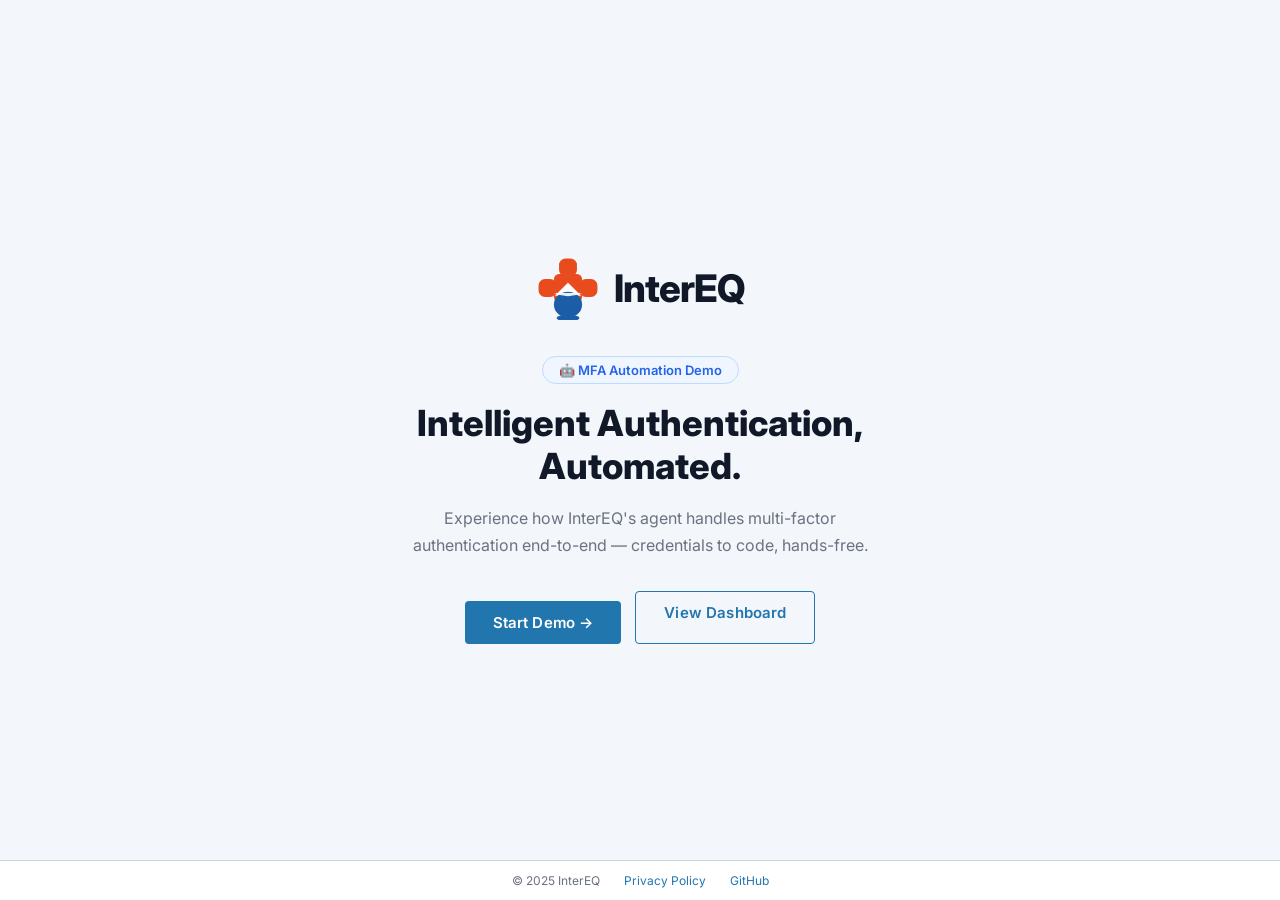
==== docs/index.html @ 336478db "feat: initial InterEQ project — login, MFA, dashboard, Flask skeleton" ====
<!DOCTYPE html>
<html lang="en">
<head>
  <meta charset="UTF-8"/>
  <meta name="viewport" content="width=device-width, initial-scale=1.0"/>
  <title>InterEQ – MFA Automation Platform</title>
  <meta name="description" content="InterEQ — Intelligent MFA automation for seamless, secure authentication."/>
  <link rel="stylesheet" href="css/styles.css"/>
  <style>
    body { background: #F3F6FB; }
    .hero {
      min-height: 100vh;
      display: flex;
      flex-direction: column;
      align-items: center;
      justify-content: center;
      text-align: center;
      padding: 48px 24px;
    }
    .hero-logo { display: flex; align-items: center; gap: 14px; margin-bottom: 36px; }
    .hero-logo .logo-icon { width: 64px; height: 64px; }
    .hero-logo .logo-text { font-size: 38px; font-weight: 800; letter-spacing: -1px; }
    .hero-tag {
      display: inline-block;
      background: #EFF6FF; border: 1px solid #BFDBFE;
      color: #2563EB; border-radius: 20px;
      padding: 5px 16px; font-size: 13px; font-weight: 600;
      margin-bottom: 18px;
    }
    .hero-title { font-size: 36px; font-weight: 800; line-height: 1.2; margin-bottom: 16px; color: var(--text-dark); }
    .hero-sub   { font-size: 16px; color: var(--text-muted); max-width: 480px; margin: 0 auto 32px; line-height: 1.7; }
    .hero-cta   { display: flex; gap: 14px; justify-content: center; flex-wrap: wrap; }
    .footer-index {
      position: fixed; bottom: 0; left: 0; right: 0;
      background: #fff; border-top: 1px solid var(--border);
      padding: 12px 32px;
      display: flex; justify-content: center;
      font-size: 12px; color: var(--text-muted); gap: 24px;
    }
  </style>
</head>
<body>
  <div class="hero">
    <div class="hero-logo">
      <svg class="logo-icon" viewBox="0 0 100 100" xmlns="http://www.w3.org/2000/svg"></svg>
      <div class="logo-text">InterEQ</div>
    </div>
    <span class="hero-tag">🤖 MFA Automation Demo</span>
    <h1 class="hero-title">Intelligent Authentication,<br/>Automated.</h1>
    <p class="hero-sub">
      Experience how InterEQ's agent handles multi-factor authentication end-to-end —
      credentials to code, hands-free.
    </p>
    <div class="hero-cta">
      <a href="login.html" class="btn-primary" style="text-decoration:none; padding:12px 28px; font-size:15px;">
        Start Demo →
      </a>
      <a href="dashboard.html" class="btn-secondary" style="text-decoration:none; padding:11px 28px; font-size:15px;">
        View Dashboard
      </a>
    </div>
  </div>
  <footer class="footer-index">
    <span>© 2025 InterEQ</span>
    <a href="#">Privacy Policy</a>
    <a href="https://github.com/GokulRaj-V12/InterEQ" target="_blank">GitHub</a>
  </footer>
<script src="js/main.js"></script>
</body>
</html>
---- docs/css/styles.css ----
/* ============================================
   InterEQ — Global Design System
   ============================================ */

@import url('https://fonts.googleapis.com/css2?family=Inter:wght@300;400;500;600;700;800&display=swap');

*, *::before, *::after {
  box-sizing: border-box;
  margin: 0;
  padding: 0;
}

:root {
  --blue-primary:  #2176AE;
  --blue-dark:     #1a5f96;
  --blue-mid:      #3A8FCC;
  --blue-light:    #5BAFD6;
  --orange:        #E84C1E;
  --blue-accent:   #1B5EA7;
  --text-dark:     #111827;
  --text-mid:      #374151;
  --text-muted:    #6B7280;
  --border:        #D1D5DB;
  --white:         #FFFFFF;
  --bg-subtle:     #F9FAFB;
}

html, body {
  height: 100%;
  font-family: 'Inter', sans-serif;
  color: var(--text-dark);
}

a {
  text-decoration: none;
  color: var(--blue-primary);
  transition: color 0.2s;
}

a:hover {
  color: var(--blue-dark);
}

/* ── SPLIT LAYOUT ────────────────────────── */
.split-layout {
  display: flex;
  min-height: 100vh;
}

/* ── LEFT DECORATIVE PANEL ───────────────── */
.left-panel {
  flex: 1;
  position: relative;
  overflow: hidden;
  background: linear-gradient(135deg, #1a6fad 0%, #2b8fd4 40%, #4ab0e8 80%, #5ec2f5 100%);
}

.arc-shapes { position: absolute; inset: 0; overflow: hidden; }

.arc {
  position: absolute;
  border-radius: 50%;
  border: 1px solid rgba(255,255,255,0.12);
}
.arc-1 { width:600px; height:600px; top:-150px; left:-100px; animation: rotateArc 20s linear infinite; }
.arc-2 { width:500px; height:500px; bottom:-100px; right:-150px; animation: rotateArc 25s linear infinite reverse; }
.arc-3 { width:350px; height:350px; top:40%; left:30%; border-color:rgba(255,255,255,0.07); animation: rotateArc 15s linear infinite; }

@keyframes rotateArc {
  from { transform: rotate(0deg); }
  to   { transform: rotate(360deg); }
}

.lines-overlay { position: absolute; inset: 0; overflow: hidden; }

.line {
  position: absolute;
  background: linear-gradient(to right, transparent, rgba(255,255,255,0.18), transparent);
  height: 1px;
  width: 200%;
  animation: sweepLine 10s ease-in-out infinite;
}
.line:nth-child(1) { top:20%; transform:rotate(-22deg); animation-delay:0s; }
.line:nth-child(2) { top:38%; transform:rotate(-12deg); animation-delay:1s;  width:180%; }
.line:nth-child(3) { top:55%; transform:rotate(-30deg); animation-delay:2s; }
.line:nth-child(4) { top:70%; transform:rotate(-8deg);  animation-delay:1.5s; width:160%; }
.line:nth-child(5) { top:15%; transform:rotate(15deg);  animation-delay:3s; }
.line:nth-child(6) { top:80%; transform:rotate(-40deg); animation-delay:0.5s; width:220%; }

@keyframes sweepLine {
  0%, 100% { opacity: 0.4; }
  50%       { opacity: 0.8; }
}

.orb-container { position:absolute; bottom:-60px; left:-60px; width:340px; height:340px; }
.orb { border-radius:50%; border:1.5px solid rgba(255,255,255,0.15); position:absolute; animation:pulseOrb 6s ease-in-out infinite; }
.orb-1 { width:340px; height:340px; top:0;    left:0;    animation-delay:0s; }
.orb-2 { width:260px; height:260px; top:40px; left:40px; animation-delay:0.6s; }
.orb-3 { width:190px; height:190px; top:75px; left:75px; animation-delay:1.2s; }
.orb-4 { width:120px; height:120px; top:110px;left:110px;background:rgba(255,255,255,0.04); animation-delay:1.8s; }
.orb-5 { width:60px;  height:60px;  top:140px;left:140px;background:rgba(0,200,230,0.15);  animation-delay:2.4s; }

@keyframes pulseOrb {
  0%, 100% { opacity:0.6; transform:scale(1); }
  50%       { opacity:1;   transform:scale(1.02); }
}

.left-brand {
  position: absolute;
  bottom: 40px; left: 48px;
  color: rgba(255,255,255,0.45);
  font-size: 13px;
}

/* ── RIGHT PANEL ─────────────────────────── */
.right-panel {
  width: 400px;
  min-width: 340px;
  background: var(--white);
  display: flex;
  flex-direction: column;
  padding: 48px 44px 32px;
  position: relative;
  z-index: 10;
}

/* ── LOGO ────────────────────────────────── */
.logo-wrap {
  display: flex;
  align-items: center;
  gap: 12px;
  margin-bottom: 52px;
}
.logo-icon  { width:46px; height:46px; flex-shrink:0; }
.logo-text  { font-size:26px; font-weight:800; color:var(--text-dark); letter-spacing:-0.5px; }

/* ── FORM ────────────────────────────────── */
.form-section-label {
  font-size: 13.5px;
  font-weight: 500;
  color: var(--text-muted);
  margin-bottom: 18px;
  letter-spacing: 0.01em;
}

.form-group { margin-bottom: 12px; }

.form-input {
  width: 100%;
  padding: 10px 14px;
  border: 1.5px solid var(--border);
  border-radius: 4px;
  font-size: 13.5px;
  font-family: 'Inter', sans-serif;
  color: var(--text-dark);
  background: #fff;
  outline: none;
  transition: border-color 0.2s ease, box-shadow 0.2s ease;
}
.form-input::placeholder { color: #9CA3AF; }
.form-input:focus {
  border-color: var(--blue-primary);
  box-shadow: 0 0 0 3px rgba(33,118,174,0.12);
}
.form-input.error { border-color: #DC2626; }

.password-wrapper { position: relative; }
.password-toggle {
  position: absolute; right:12px; top:50%; transform:translateY(-50%);
  background:none; border:none; cursor:pointer;
  color:#9CA3AF; padding:4px; display:flex; align-items:center;
  transition: color 0.2s;
}
.password-toggle:hover { color: var(--blue-primary); }

.error-msg {
  display: none;
  color: #DC2626;
  font-size: 12px;
  margin-top: 6px;
  font-weight: 500;
}

/* ── BUTTON ──────────────────────────────── */
.btn-primary {
  display: inline-block;
  margin-top: 10px;
  padding: 10px 22px;
  background: var(--blue-primary);
  color: #fff;
  font-size: 13.5px;
  font-weight: 600;
  font-family: 'Inter', sans-serif;
  border: none;
  border-radius: 4px;
  cursor: pointer;
  letter-spacing: 0.01em;
  transition: background 0.2s, transform 0.1s, box-shadow 0.2s;
}
.btn-primary:hover {
  background: var(--blue-dark);
  box-shadow: 0 4px 14px rgba(33,118,174,0.35);
}
.btn-primary:active  { transform: translateY(1px); }
.btn-primary.loading { pointer-events:none; opacity:0.7; }

.btn-secondary {
  display: inline-block;
  padding: 9px 20px;
  background: transparent;
  color: var(--blue-primary);
  font-size: 13.5px;
  font-weight: 600;
  font-family: 'Inter', sans-serif;
  border: 1.5px solid var(--blue-primary);
  border-radius: 4px;
  cursor: pointer;
  letter-spacing: 0.01em;
  transition: background 0.2s, color 0.2s;
}
.btn-secondary:hover { background: var(--blue-primary); color: #fff; }

/* ── ALERT BANNER ────────────────────────── */
.alert {
  padding: 10px 14px;
  border-radius: 4px;
  font-size: 13px;
  font-weight: 500;
  margin-bottom: 14px;
  display: none;
}
.alert.error   { background:#FEF2F2; color:#DC2626; border:1px solid #FECACA; display:block; }
.alert.success { background:#F0FDF4; color:#16A34A; border:1px solid #BBF7D0; display:block; }
.alert.info    { background:#EFF6FF; color:#2563EB; border:1px solid #BFDBFE; display:block; }

/* ── MFA CODE INPUTS ─────────────────────── */
.otp-group {
  display: flex;
  gap: 10px;
  margin-bottom: 16px;
}
.otp-input {
  width: 44px;
  height: 50px;
  text-align: center;
  font-size: 20px;
  font-weight: 700;
  border: 1.5px solid var(--border);
  border-radius: 6px;
  outline: none;
  transition: border-color 0.2s, box-shadow 0.2s;
  font-family: 'Inter', sans-serif;
}
.otp-input:focus {
  border-color: var(--blue-primary);
  box-shadow: 0 0 0 3px rgba(33,118,174,0.12);
}

/* ── FORGOT + LINKS ──────────────────────── */
.forgot-link {
  display: inline-block;
  margin-top: 18px;
  font-size: 13px;
  color: var(--blue-primary);
  font-weight: 500;
}
.forgot-link:hover { text-decoration: underline; }

/* ── SPACER & FOOTER ─────────────────────── */
.spacer { flex: 1; }

.page-footer {
  font-size: 11.5px;
  color: #9CA3AF;
  display: flex;
  gap: 16px;
  align-items: center;
  flex-wrap: wrap;
}
.page-footer a { color: #9CA3AF; }
.page-footer a:hover { color: var(--blue-primary); }

/* ── RESPONSIVE ──────────────────────────── */
@media (max-width: 640px) {
  .split-layout { flex-direction: column; }
  .left-panel   { min-height: 200px; flex: none; }
  .right-panel  { width: 100%; padding: 36px 28px 28px; }
}
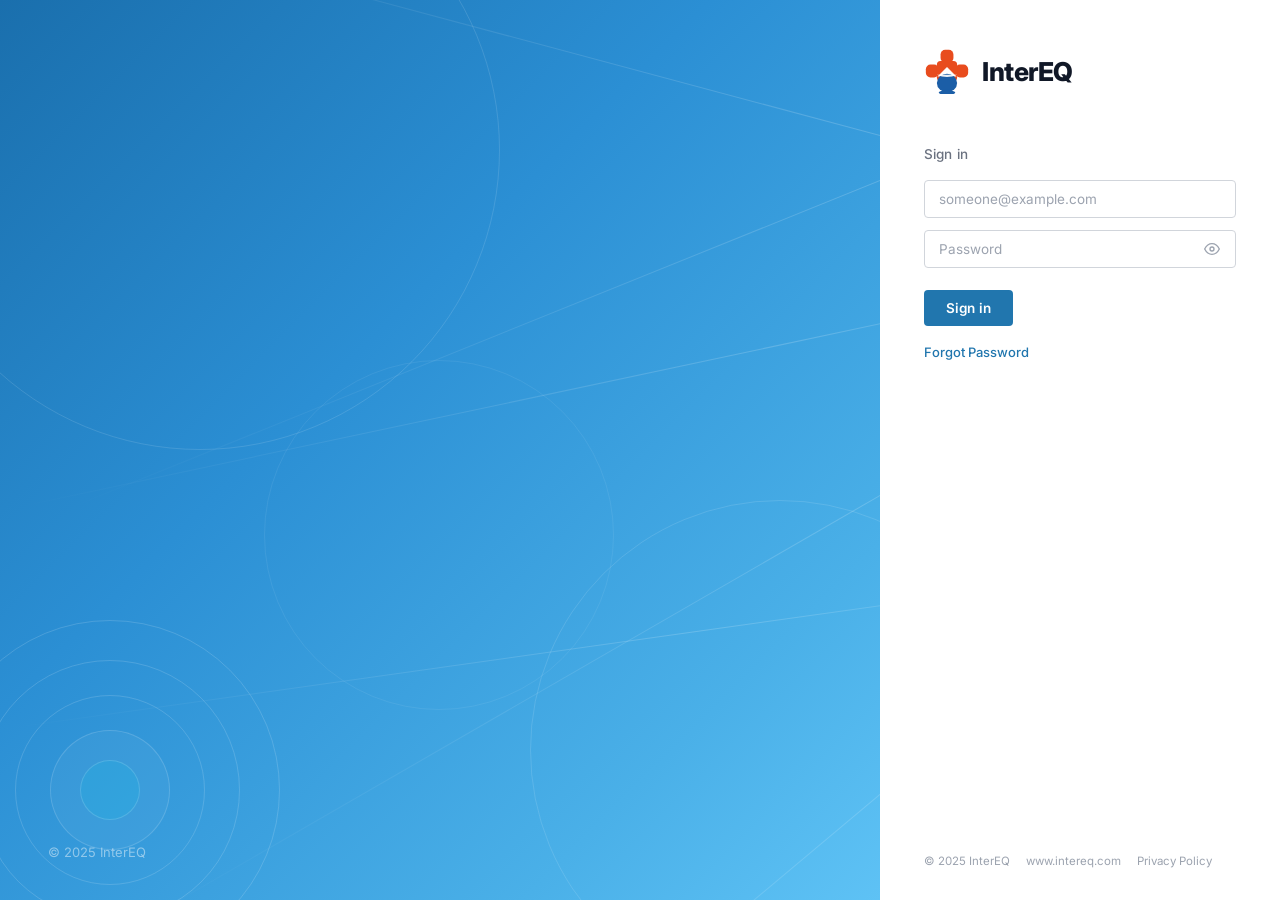
==== commit 531d0792: "refactor: login page is now landing page; index + dashboard moved to _hidden" ====
--- a/docs/index.html
+++ b/docs/index.html
@@ -3,68 +3,126 @@
 <head>
   <meta charset="UTF-8"/>
   <meta name="viewport" content="width=device-width, initial-scale=1.0"/>
-  <title>InterEQ – MFA Automation Platform</title>
-  <meta name="description" content="InterEQ — Intelligent MFA automation for seamless, secure authentication."/>
+  <title>InterEQ – Sign In</title>
+  <meta name="description" content="Sign in to your InterEQ account to access your dashboard."/>
   <link rel="stylesheet" href="css/styles.css"/>
-  <style>
-    body { background: #F3F6FB; }
-    .hero {
-      min-height: 100vh;
-      display: flex;
-      flex-direction: column;
-      align-items: center;
-      justify-content: center;
-      text-align: center;
-      padding: 48px 24px;
-    }
-    .hero-logo { display: flex; align-items: center; gap: 14px; margin-bottom: 36px; }
-    .hero-logo .logo-icon { width: 64px; height: 64px; }
-    .hero-logo .logo-text { font-size: 38px; font-weight: 800; letter-spacing: -1px; }
-    .hero-tag {
-      display: inline-block;
-      background: #EFF6FF; border: 1px solid #BFDBFE;
-      color: #2563EB; border-radius: 20px;
-      padding: 5px 16px; font-size: 13px; font-weight: 600;
-      margin-bottom: 18px;
-    }
-    .hero-title { font-size: 36px; font-weight: 800; line-height: 1.2; margin-bottom: 16px; color: var(--text-dark); }
-    .hero-sub   { font-size: 16px; color: var(--text-muted); max-width: 480px; margin: 0 auto 32px; line-height: 1.7; }
-    .hero-cta   { display: flex; gap: 14px; justify-content: center; flex-wrap: wrap; }
-    .footer-index {
-      position: fixed; bottom: 0; left: 0; right: 0;
-      background: #fff; border-top: 1px solid var(--border);
-      padding: 12px 32px;
-      display: flex; justify-content: center;
-      font-size: 12px; color: var(--text-muted); gap: 24px;
-    }
-  </style>
 </head>
 <body>
-  <div class="hero">
-    <div class="hero-logo">
+<div class="split-layout">
+
+  <!-- LEFT DECORATIVE PANEL -->
+  <div class="left-panel" role="presentation" aria-hidden="true">
+    <div class="arc-shapes">
+      <div class="arc arc-1"></div>
+      <div class="arc arc-2"></div>
+      <div class="arc arc-3"></div>
+    </div>
+    <div class="lines-overlay">
+      <div class="line"></div><div class="line"></div><div class="line"></div>
+      <div class="line"></div><div class="line"></div><div class="line"></div>
+    </div>
+    <div class="orb-container" aria-hidden="true">
+      <div class="orb orb-1"></div><div class="orb orb-2"></div>
+      <div class="orb orb-3"></div><div class="orb orb-4"></div><div class="orb orb-5"></div>
+    </div>
+    <div class="left-brand">© 2025 InterEQ</div>
+  </div>
+
+  <!-- RIGHT LOGIN PANEL -->
+  <div class="right-panel">
+    <div class="logo-wrap">
       <svg class="logo-icon" viewBox="0 0 100 100" xmlns="http://www.w3.org/2000/svg"></svg>
       <div class="logo-text">InterEQ</div>
     </div>
-    <span class="hero-tag">🤖 MFA Automation Demo</span>
-    <h1 class="hero-title">Intelligent Authentication,<br/>Automated.</h1>
-    <p class="hero-sub">
-      Experience how InterEQ's agent handles multi-factor authentication end-to-end —
-      credentials to code, hands-free.
-    </p>
-    <div class="hero-cta">
-      <a href="login.html" class="btn-primary" style="text-decoration:none; padding:12px 28px; font-size:15px;">
-        Start Demo →
-      </a>
-      <a href="dashboard.html" class="btn-secondary" style="text-decoration:none; padding:11px 28px; font-size:15px;">
-        View Dashboard
-      </a>
-    </div>
+
+    <p class="form-section-label">Sign in</p>
+
+    <div class="alert" id="alertBanner" role="alert"></div>
+
+    <form id="loginForm" novalidate>
+      <div class="form-group">
+        <input id="emailInput" class="form-input" type="email" name="email"
+               placeholder="someone@example.com" autocomplete="email" aria-label="Email address"/>
+        <div class="error-msg" id="emailError">Please enter a valid email address.</div>
+      </div>
+
+      <div class="form-group password-wrapper">
+        <input id="passwordInput" class="form-input" type="password" name="password"
+               placeholder="Password" autocomplete="current-password" aria-label="Password"/>
+        <button type="button" class="password-toggle" id="togglePassword" aria-label="Toggle password visibility">
+          <svg width="16" height="16" viewBox="0 0 24 24" fill="none" stroke="currentColor"
+               stroke-width="2" stroke-linecap="round" stroke-linejoin="round">
+            <path d="M1 12s4-8 11-8 11 8 11 8-4 8-11 8-11-8-11-8z"/>
+            <circle cx="12" cy="12" r="3"/>
+          </svg>
+        </button>
+        <div class="error-msg" id="passwordError">Password cannot be empty.</div>
+      </div>
+
+      <div>
+        <button type="submit" class="btn-primary" id="signinBtn">Sign in</button>
+      </div>
+
+      <a href="#" class="forgot-link" id="forgotLink">Forgot Password</a>
+    </form>
+
+    <div class="spacer"></div>
+
+    <footer class="page-footer">
+      <span>© 2025 InterEQ</span>
+      <a href="#">www.intereq.com</a>
+      <a href="#">Privacy Policy</a>
+    </footer>
   </div>
-  <footer class="footer-index">
-    <span>© 2025 InterEQ</span>
-    <a href="#">Privacy Policy</a>
-    <a href="https://github.com/GokulRaj-V12/InterEQ" target="_blank">GitHub</a>
-  </footer>
+</div>
+
 <script src="js/main.js"></script>
+<script>
+  const form        = document.getElementById('loginForm');
+  const emailInput  = document.getElementById('emailInput');
+  const passInput   = document.getElementById('passwordInput');
+  const emailError  = document.getElementById('emailError');
+  const passError   = document.getElementById('passwordError');
+  const signinBtn   = document.getElementById('signinBtn');
+  const alertBanner = document.getElementById('alertBanner');
+
+  emailInput.addEventListener('input', () => clearFieldError(emailInput, emailError));
+  passInput.addEventListener('input',  () => clearFieldError(passInput, passError));
+
+  form.addEventListener('submit', async (e) => {
+    e.preventDefault();
+    alertBanner.className = 'alert';
+
+    let valid = true;
+    if (!isValidEmail(emailInput.value)) {
+      showFieldError(emailInput, emailError, 'Please enter a valid email address.'); valid = false;
+    }
+    if (!passInput.value) {
+      showFieldError(passInput, passError, 'Password cannot be empty.'); valid = false;
+    }
+    if (!valid) return;
+
+    signinBtn.classList.add('loading');
+    signinBtn.textContent = 'Signing in…';
+
+    try {
+      // When backend is live: const data = await apiCall('/login', { email: emailInput.value, password: passInput.value });
+      // Demo: simulate success and redirect to MFA page
+      await new Promise(r => setTimeout(r, 1200));
+      window.location.href = 'mfa.html'; // next step: MFA page
+    } catch (err) {
+      alertBanner.textContent = 'Unable to connect. Please try again.';
+      alertBanner.className = 'alert error';
+      signinBtn.classList.remove('loading');
+      signinBtn.textContent = 'Sign in';
+    }
+  });
+
+  document.getElementById('forgotLink').addEventListener('click', (e) => {
+    e.preventDefault();
+    alertBanner.textContent = 'Password reset link sent to your email.';
+    alertBanner.className = 'alert info';
+  });
+</script>
 </body>
 </html>
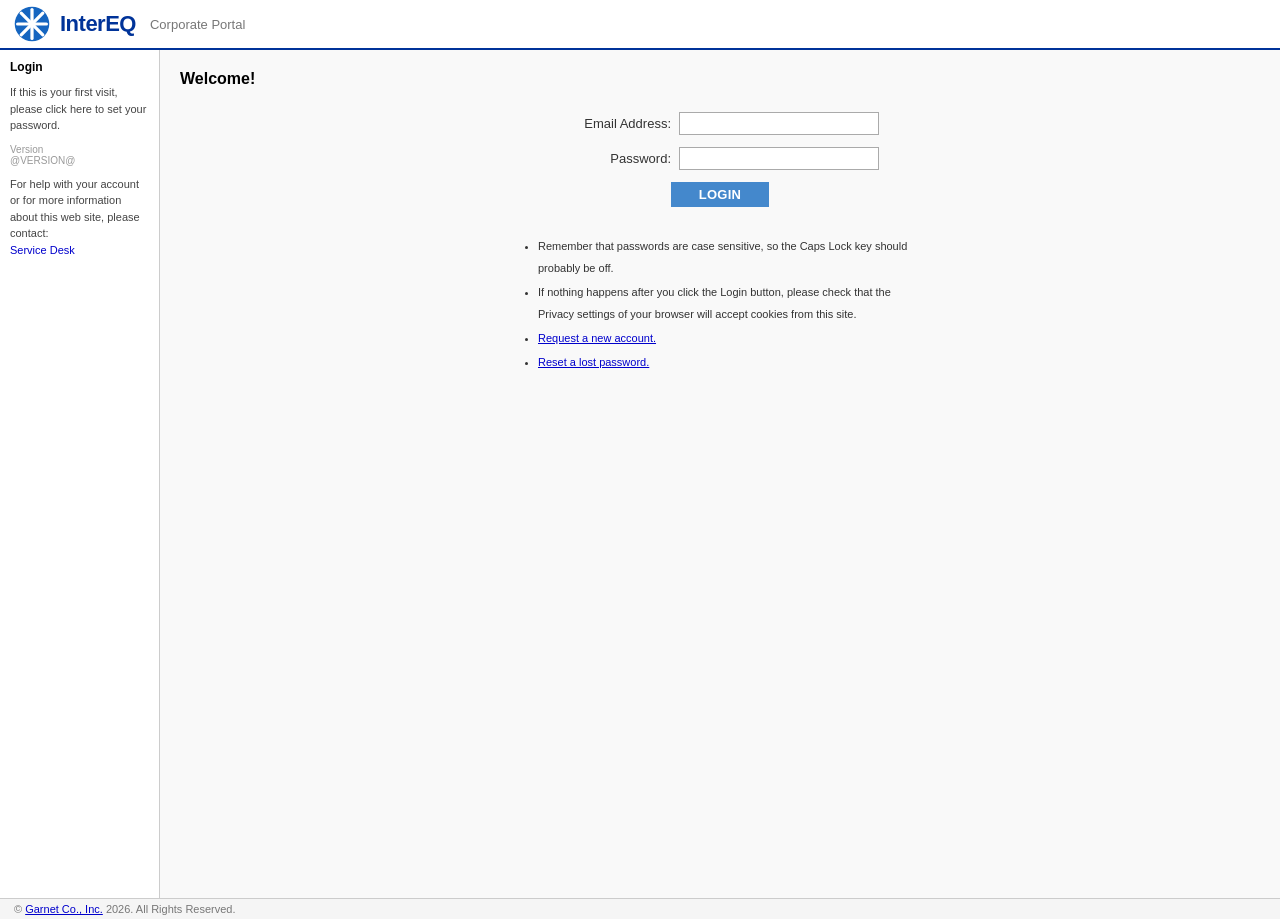
==== commit a93811eb: "Update GitHub Pages site with new portal UI and CSV logic" ====
--- a/docs/index.html
+++ b/docs/index.html
@@ -1,128 +1,321 @@
-<!DOCTYPE html>
+﻿<!DOCTYPE html>
 <html lang="en">
 <head>
-  <meta charset="UTF-8"/>
-  <meta name="viewport" content="width=device-width, initial-scale=1.0"/>
-  <title>InterEQ – Sign In</title>
-  <meta name="description" content="Sign in to your InterEQ account to access your dashboard."/>
-  <link rel="stylesheet" href="css/styles.css"/>
+  <meta charset="UTF-8" />
+  <meta name="viewport" content="width=device-width, initial-scale=1.0" />
+  <title>InterIQ – Corporate Portal Login</title>
+  <meta name="description" content="Sign in to the InterIQ Corporate Portal." />
+  <style>
+    *, *::before, *::after { box-sizing: border-box; margin: 0; padding: 0; }
+
+    body {
+      font-family: Arial, Helvetica, sans-serif;
+      background: #f0f0f0;
+      min-height: 100vh;
+    }
+
+    /* ── TOP HEADER BAR ──────────────────────────────────── */
+    #login-header {
+      background: #ffffff;
+      border-bottom: 2px solid #003399;
+      padding: 6px 14px;
+      display: flex;
+      align-items: center;
+      gap: 10px;
+    }
+
+    #login-header svg { width: 36px; height: 36px; }
+
+    #login-brand-name {
+      font-size: 22px;
+      font-weight: 700;
+      color: #003399;
+      letter-spacing: -0.5px;
+    }
+
+    #login-brand-sub {
+      font-size: 13px;
+      color: #777;
+      margin-left: 4px;
+    }
+
+    /* ── LEFT SIDEBAR ─────────────────────────────────────── */
+    #login-body {
+      display: flex;
+      min-height: calc(100vh - 52px);
+    }
+
+    #login-sidebar {
+      width: 160px;
+      min-width: 140px;
+      background: #ffffff;
+      border-right: 1px solid #ccc;
+      padding: 10px 10px;
+      font-size: 11px;
+      color: #333;
+    }
+
+    #login-sidebar a { color: #0000cc; text-decoration: none; font-size: 11px; }
+    #login-sidebar a:hover { text-decoration: underline; color: #ff6600; }
+
+    .sidebar-nav-item { font-weight: bold; color: #000; margin-bottom: 10px; font-size: 12px; }
+
+    .sidebar-info {
+      margin-bottom: 10px;
+      line-height: 1.5;
+      font-size: 11px;
+      color: #444;
+    }
+
+    .sidebar-version { font-size: 10px; color: #999; margin-bottom: 10px; }
+
+    /* ── MAIN LOGIN AREA ──────────────────────────────────── */
+    #login-main {
+      flex: 1;
+      padding: 20px;
+      background: #f9f9f9;
+    }
+
+    #login-welcome {
+      font-size: 16px;
+      font-weight: bold;
+      color: #000;
+      margin-bottom: 24px;
+    }
+
+    #login-form-wrap {
+      display: flex;
+      flex-direction: column;
+      align-items: center;
+      max-width: 420px;
+      margin: 0 auto;
+    }
+
+    .login-form-row {
+      display: flex;
+      align-items: center;
+      margin-bottom: 12px;
+      width: 100%;
+      justify-content: flex-end;
+    }
+
+    .login-form-row label {
+      font-size: 13px;
+      color: #333;
+      margin-right: 8px;
+      white-space: nowrap;
+      min-width: 110px;
+      text-align: right;
+    }
+
+    .login-form-row input {
+      width: 200px;
+      padding: 3px 5px;
+      font-size: 13px;
+      border: 1px solid #aaa;
+      background: #fff;
+    }
+
+    .login-form-row input:focus {
+      outline: 1px solid #0000cc;
+      border-color: #0000cc;
+    }
+
+    #login-btn-row {
+      width: 100%;
+      display: flex;
+      justify-content: center;
+      margin-top: 6px;
+    }
+
+    #loginBtn {
+      background: #4488cc;
+      color: #fff;
+      border: none;
+      padding: 5px 28px;
+      font-size: 13px;
+      font-weight: bold;
+      cursor: pointer;
+      letter-spacing: 0.02em;
+    }
+
+    #loginBtn:hover { background: #2266aa; }
+    #loginBtn:active { background: #1155aa; }
+
+    /* ── ERROR MESSAGE ────────────────────────────────────── */
+    #login-error {
+      display: none;
+      color: #cc0000;
+      font-size: 12px;
+      margin-top: 10px;
+      text-align: center;
+      font-weight: bold;
+    }
+
+    /* ── HINTS SECTION ────────────────────────────────────── */
+    #login-hints {
+      margin-top: 28px;
+      font-size: 11px;
+      color: #333;
+      max-width: 400px;
+      margin-left: auto;
+      margin-right: auto;
+    }
+
+    #login-hints ul { padding-left: 18px; line-height: 2; }
+    #login-hints ul li { margin-bottom: 2px; }
+    #login-hints a { color: #0000cc; }
+    #login-hints a:hover { text-decoration: underline; }
+
+    /* ── FOOTER ───────────────────────────────────────────── */
+    #login-footer {
+      background: #f5f5f5;
+      border-top: 1px solid #ccc;
+      padding: 4px 14px;
+      font-size: 11px;
+      color: #777;
+    }
+
+    #login-footer a { color: #0000cc; }
+  </style>
 </head>
 <body>
-<div class="split-layout">
-
-  <!-- LEFT DECORATIVE PANEL -->
-  <div class="left-panel" role="presentation" aria-hidden="true">
-    <div class="arc-shapes">
-      <div class="arc arc-1"></div>
-      <div class="arc arc-2"></div>
-      <div class="arc arc-3"></div>
-    </div>
-    <div class="lines-overlay">
-      <div class="line"></div><div class="line"></div><div class="line"></div>
-      <div class="line"></div><div class="line"></div><div class="line"></div>
-    </div>
-    <div class="orb-container" aria-hidden="true">
-      <div class="orb orb-1"></div><div class="orb orb-2"></div>
-      <div class="orb orb-3"></div><div class="orb orb-4"></div><div class="orb orb-5"></div>
-    </div>
-    <div class="left-brand">© 2025 InterEQ</div>
+
+  <!-- TOP HEADER -->
+  <header id="login-header" role="banner">
+    <svg viewBox="0 0 100 100" xmlns="http://www.w3.org/2000/svg" aria-hidden="true">
+      <!-- asterisk / snowflake icon in blue -->
+      <circle cx="50" cy="50" r="48" fill="#1565C0"/>
+      <g stroke="#ffffff" stroke-width="9" stroke-linecap="round">
+        <line x1="50" y1="10" x2="50" y2="90"/>
+        <line x1="10" y1="50" x2="90" y2="50"/>
+        <line x1="20" y1="20" x2="80" y2="80"/>
+        <line x1="80" y1="20" x2="20" y2="80"/>
+      </g>
+      <circle cx="50" cy="50" r="8" fill="#ffffff"/>
+    </svg>
+    <span id="login-brand-name">InterEQ</span>
+    <span id="login-brand-sub">Corporate Portal</span>
+  </header>
+
+  <div id="login-body">
+
+    <!-- LEFT SIDEBAR -->
+    <aside id="login-sidebar" aria-label="Help and navigation">
+      <div class="sidebar-nav-item">Login</div>
+
+      <div class="sidebar-info">
+        If this is your first visit, please click here to set your password.
+      </div>
+
+      <div class="sidebar-version">
+        Version<br />@VERSION@
+      </div>
+
+      <div class="sidebar-info">
+        For help with your account or for more information about this web site, please contact:<br />
+        <a href="#" data-testid="service-desk-link">Service Desk</a>
+      </div>
+    </aside>
+
+    <!-- MAIN LOGIN PANEL -->
+    <main id="login-main" role="main">
+      <h1 id="login-welcome">Welcome!</h1>
+
+      <div id="login-form-wrap">
+        <form id="loginForm" novalidate>
+
+          <div class="login-form-row">
+            <label for="emailInput">Email Address:</label>
+            <input
+              type="email"
+              id="emailInput"
+              name="email"
+              autocomplete="email"
+              aria-label="Email Address"
+              data-testid="email-input"
+            />
+          </div>
+
+          <div class="login-form-row">
+            <label for="passwordInput">Password:</label>
+            <input
+              type="password"
+              id="passwordInput"
+              name="password"
+              autocomplete="current-password"
+              aria-label="Password"
+              data-testid="password-input"
+            />
+          </div>
+
+          <div id="login-btn-row">
+            <button type="submit" id="loginBtn" data-testid="login-btn">LOGIN</button>
+          </div>
+
+          <div id="login-error" role="alert" data-testid="login-error">
+            Invalid password. Please try again.
+          </div>
+
+        </form>
+
+        <div id="login-hints">
+          <ul>
+            <li>Remember that passwords are case sensitive, so the Caps Lock key should probably be off.</li>
+            <li>If nothing happens after you click the Login button, please check that the Privacy settings of your browser will accept cookies from this site.</li>
+            <li><a href="#" data-testid="request-account-link">Request a new account.</a></li>
+            <li><a href="#" data-testid="reset-password-link">Reset a lost password.</a></li>
+          </ul>
+        </div>
+      </div>
+    </main>
   </div>
 
-  <!-- RIGHT LOGIN PANEL -->
-  <div class="right-panel">
-    <div class="logo-wrap">
-      <svg class="logo-icon" viewBox="0 0 100 100" xmlns="http://www.w3.org/2000/svg"></svg>
-      <div class="logo-text">InterEQ</div>
-    </div>
-
-    <p class="form-section-label">Sign in</p>
-
-    <div class="alert" id="alertBanner" role="alert"></div>
-
-    <form id="loginForm" novalidate>
-      <div class="form-group">
-        <input id="emailInput" class="form-input" type="email" name="email"
-               placeholder="someone@example.com" autocomplete="email" aria-label="Email address"/>
-        <div class="error-msg" id="emailError">Please enter a valid email address.</div>
-      </div>
-
-      <div class="form-group password-wrapper">
-        <input id="passwordInput" class="form-input" type="password" name="password"
-               placeholder="Password" autocomplete="current-password" aria-label="Password"/>
-        <button type="button" class="password-toggle" id="togglePassword" aria-label="Toggle password visibility">
-          <svg width="16" height="16" viewBox="0 0 24 24" fill="none" stroke="currentColor"
-               stroke-width="2" stroke-linecap="round" stroke-linejoin="round">
-            <path d="M1 12s4-8 11-8 11 8 11 8-4 8-11 8-11-8-11-8z"/>
-            <circle cx="12" cy="12" r="3"/>
-          </svg>
-        </button>
-        <div class="error-msg" id="passwordError">Password cannot be empty.</div>
-      </div>
-
-      <div>
-        <button type="submit" class="btn-primary" id="signinBtn">Sign in</button>
-      </div>
-
-      <a href="#" class="forgot-link" id="forgotLink">Forgot Password</a>
-    </form>
-
-    <div class="spacer"></div>
-
-    <footer class="page-footer">
-      <span>© 2025 InterEQ</span>
-      <a href="#">www.intereq.com</a>
-      <a href="#">Privacy Policy</a>
-    </footer>
-  </div>
-</div>
-
-<script src="js/main.js"></script>
-<script>
-  const form        = document.getElementById('loginForm');
-  const emailInput  = document.getElementById('emailInput');
-  const passInput   = document.getElementById('passwordInput');
-  const emailError  = document.getElementById('emailError');
-  const passError   = document.getElementById('passwordError');
-  const signinBtn   = document.getElementById('signinBtn');
-  const alertBanner = document.getElementById('alertBanner');
-
-  emailInput.addEventListener('input', () => clearFieldError(emailInput, emailError));
-  passInput.addEventListener('input',  () => clearFieldError(passInput, passError));
-
-  form.addEventListener('submit', async (e) => {
-    e.preventDefault();
-    alertBanner.className = 'alert';
-
-    let valid = true;
-    if (!isValidEmail(emailInput.value)) {
-      showFieldError(emailInput, emailError, 'Please enter a valid email address.'); valid = false;
-    }
-    if (!passInput.value) {
-      showFieldError(passInput, passError, 'Password cannot be empty.'); valid = false;
-    }
-    if (!valid) return;
-
-    signinBtn.classList.add('loading');
-    signinBtn.textContent = 'Signing in…';
-
-    try {
-      // When backend is live: const data = await apiCall('/login', { email: emailInput.value, password: passInput.value });
-      // Demo: simulate success and redirect to MFA page
-      await new Promise(r => setTimeout(r, 1200));
-      window.location.href = 'mfa.html'; // next step: MFA page
-    } catch (err) {
-      alertBanner.textContent = 'Unable to connect. Please try again.';
-      alertBanner.className = 'alert error';
-      signinBtn.classList.remove('loading');
-      signinBtn.textContent = 'Sign in';
-    }
-  });
-
-  document.getElementById('forgotLink').addEventListener('click', (e) => {
-    e.preventDefault();
-    alertBanner.textContent = 'Password reset link sent to your email.';
-    alertBanner.className = 'alert info';
-  });
-</script>
+  <!-- FOOTER -->
+  <footer id="login-footer">
+    © <a href="#">Garnet Co., Inc.</a> 2026. All Rights Reserved.
+  </footer>
+
+  <script>
+    // If already logged in, redirect to portal
+    if (sessionStorage.getItem('iq_auth') === '1') {
+      window.location.replace('portal.html');
+    }
+
+    // Demo password — change this to anything you like
+    var DEMO_PASSWORD = 'test';
+
+    var form = document.getElementById('loginForm');
+    var loginBtn = document.getElementById('loginBtn');
+    var loginError = document.getElementById('login-error');
+    var passwordInput = document.getElementById('passwordInput');
+
+    form.addEventListener('submit', function(e) {
+      e.preventDefault();
+      loginError.style.display = 'none';
+
+      var pass = passwordInput.value;
+
+      if (!pass) {
+        loginError.textContent = 'Password cannot be empty.';
+        loginError.style.display = 'block';
+        return;
+      }
+
+      if (pass === DEMO_PASSWORD) {
+        sessionStorage.setItem('iq_auth', '1');
+        window.location.replace('portal.html');
+      } else {
+        loginError.textContent = 'Invalid password. Please try again.';
+        loginError.style.display = 'block';
+        passwordInput.value = '';
+        passwordInput.focus();
+      }
+    });
+
+    passwordInput.addEventListener('input', function() {
+      loginError.style.display = 'none';
+    });
+  </script>
 </body>
 </html>
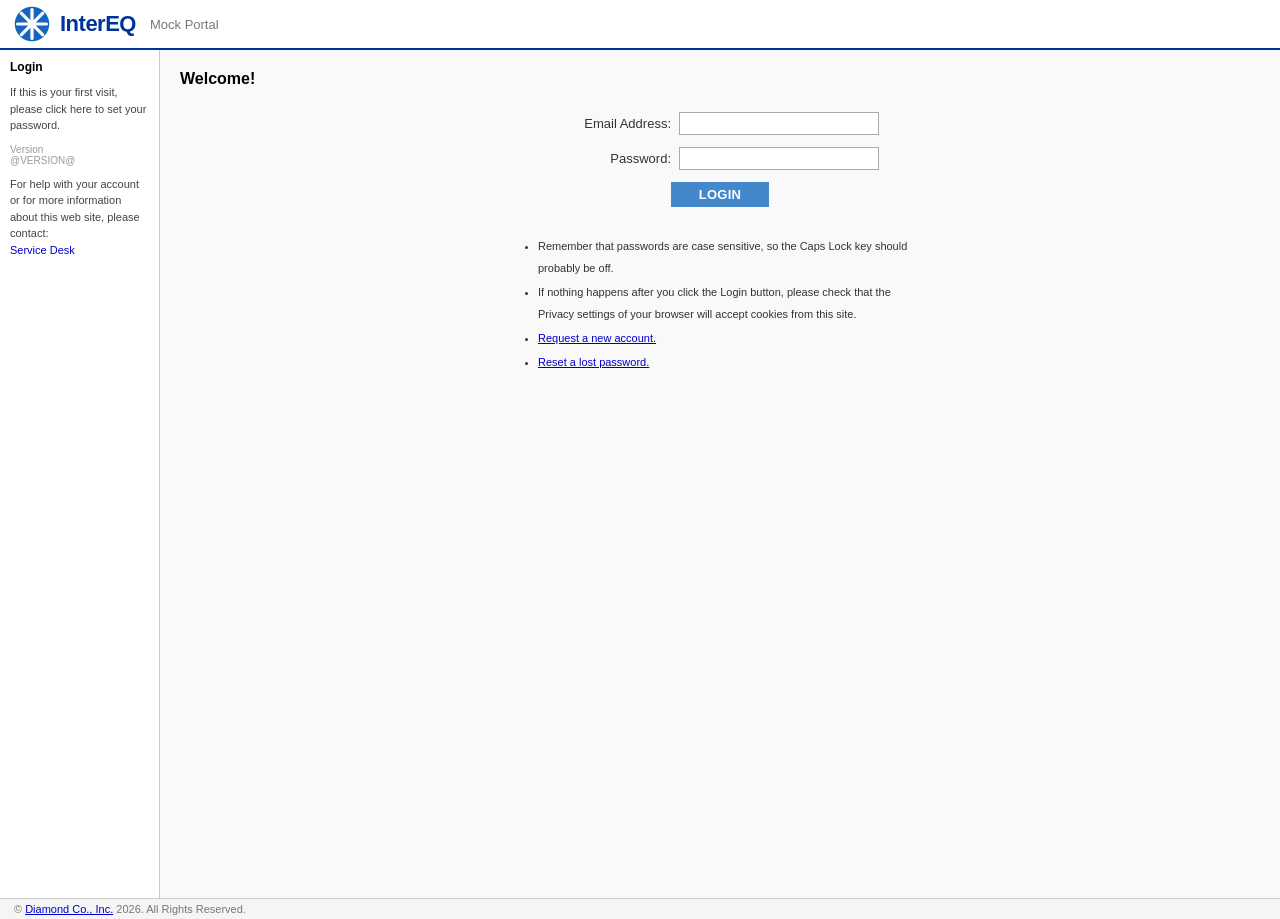
==== commit f9ee9c0e: "Update portal text to Mock Portal and footer to Diamond" ====
--- a/docs/index.html
+++ b/docs/index.html
@@ -3,8 +3,8 @@
 <head>
   <meta charset="UTF-8" />
   <meta name="viewport" content="width=device-width, initial-scale=1.0" />
-  <title>InterIQ – Corporate Portal Login</title>
-  <meta name="description" content="Sign in to the InterIQ Corporate Portal." />
+  <title>InterIQ – Mock Portal Login</title>
+  <meta name="description" content="Sign in to the InterIQ Mock Portal." />
   <style>
     *, *::before, *::after { box-sizing: border-box; margin: 0; padding: 0; }
 
@@ -195,7 +195,7 @@
       <circle cx="50" cy="50" r="8" fill="#ffffff"/>
     </svg>
     <span id="login-brand-name">InterEQ</span>
-    <span id="login-brand-sub">Corporate Portal</span>
+    <span id="login-brand-sub">Mock Portal</span>
   </header>
 
   <div id="login-body">
@@ -273,7 +273,7 @@
 
   <!-- FOOTER -->
   <footer id="login-footer">
-    © <a href="#">Garnet Co., Inc.</a> 2026. All Rights Reserved.
+    © <a href="#">Diamond Co., Inc.</a> 2026. All Rights Reserved.
   </footer>
 
   <script>
